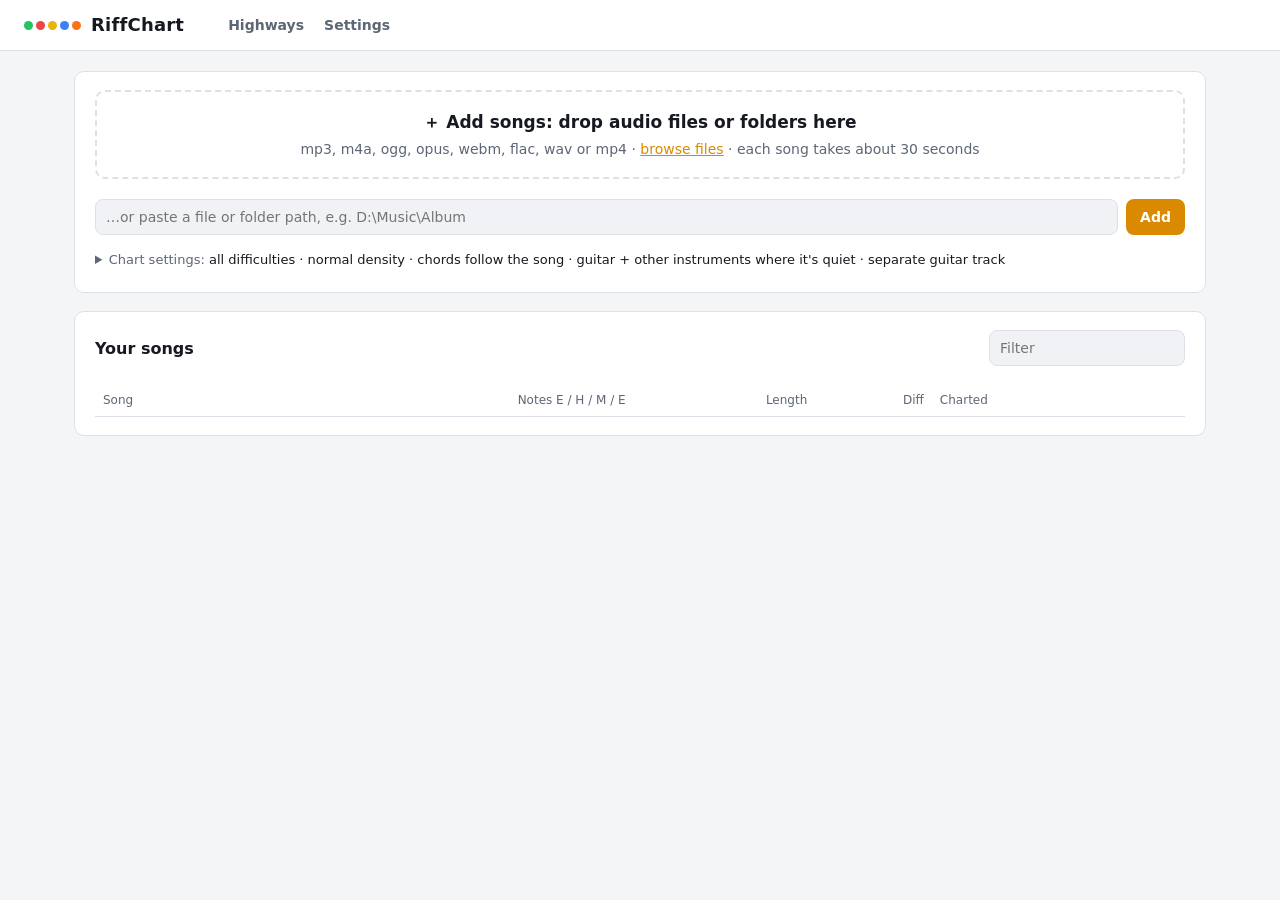
==== src/riffchart/ui/static/index.html @ fa8e3d14 "Launch polish: version in Settings, Report a problem, issue templates, updating notes, tip link in t" ====
<!doctype html>
<html lang="en">
<head>
<meta charset="utf-8">
<meta name="viewport" content="width=device-width, initial-scale=1">
<title>RiffChart</title>
<link rel="icon" href="data:image/svg+xml,<svg xmlns='http://www.w3.org/2000/svg' viewBox='0 0 32 32'><circle cx='6' cy='16' r='4' fill='%2322c55e'/><circle cx='16' cy='16' r='4' fill='%23ef4444'/><circle cx='26' cy='16' r='4' fill='%23eab308'/></svg>">
<link rel="stylesheet" href="style.css">
</head>
<body>
<header class="top">
  <div class="brand"><span class="dots"><i class="g"></i><i class="r"></i><i class="y"></i><i class="b"></i><i class="o"></i></span>RiffChart</div>
  <nav class="topnav"><a href="highways.html" title="Design your own highways and choose the one songs get">Highways</a><a href="setup.html" title="Songs folder, protected folders, Clone Hero options">Settings</a></nav>
  <div class="topright"><div class="status" id="status"></div>
    <a id="tiplink" class="tiplink" hidden target="_blank" rel="noopener" title="RiffChart is free and made by one person: tips keep it going">&#9829; Tip the dev</a></div>
</header>

<main>
  <section class="card add">
    <div class="addrow">
      <div id="drop" class="drop" tabindex="0">
        <div class="drop-big">＋ Add songs: drop audio files or folders here</div>
        <div class="drop-small">mp3, m4a, ogg, opus, webm, flac, wav or mp4 &middot; <label class="link">browse files<input id="pick" type="file" multiple accept=".mp3,.m4a,.aac,.ogg,.opus,.webm,.flac,.wav,.mp4,.mkv,.mka,.wma" hidden></label>
          &middot; each song takes about 30 seconds</div>
      </div>
      <form id="pathform" class="pathrow">
        <input id="pathin" type="text" placeholder="…or paste a file or folder path, e.g. D:\Music\Album" autocomplete="off">
        <button type="submit">Add</button>
      </form>
    </div>
    <details class="settings" id="settings">
      <summary>Chart settings: <span id="setsum"></span></summary>
      <div class="opts">
        <fieldset>
          <legend>Difficulties</legend>
          <label><input type="checkbox" name="diff" value="expert" checked> Expert</label>
          <label><input type="checkbox" name="diff" value="hard" checked> Hard</label>
          <label><input type="checkbox" name="diff" value="medium" checked> Medium</label>
          <label><input type="checkbox" name="diff" value="easy" checked> Easy</label>
        </fieldset>
        <fieldset>
          <legend>Note density <output id="densout">normal</output></legend>
          <div class="slider"><span>sparser</span><input id="density" type="range" min="-1" max="1" step="0.1" value="0"><span>denser</span></div>
        </fieldset>
        <fieldset>
          <legend>Chords</legend>
          <select id="chords">
            <option value="auto" selected>Follow the song</option>
            <option value="low">Fewer chords</option>
            <option value="mid">Some chords</option>
            <option value="high">More chords</option>
          </select>
        </fieldset>
        <fieldset>
          <legend>Play along with</legend>
          <select id="follow" title="What the notes follow. For songs without much guitar, pick the second or third option.">
            <option value="auto" selected>Guitar, and other instruments where it's quiet</option>
            <option value="guitar">Guitar only</option>
            <option value="all">The whole song's melody (little or no guitar)</option>
          </select>
        </fieldset>
        <fieldset>
          <legend>Audio</legend>
          <label title="Write the guitar as its own track so Clone Hero mutes it when you miss"><input id="stems" type="checkbox" checked> Separate guitar track</label>
          <label title="Songs already in your library are skipped unless this is ticked (or use Re-chart in a song's ⋯ menu)"><input id="overwrite" type="checkbox"> Re-chart songs already in the library</label>
        </fieldset>
      </div>
    </details>
  </section>

  <section class="card" id="queuecard" hidden>
    <div class="cardhead">
      <h2>Queue <span class="muted" id="queuesum"></span></h2>
      <button class="ghost" id="clearjobs">Clear finished</button>
    </div>
    <ul id="jobs" class="jobs"></ul>
  </section>

  <section class="card">
    <div class="cardhead">
      <h2>Your songs <span class="muted" id="songcount"></span></h2>
      <div class="headtools">
        <button id="tidy" class="ghost small" hidden title="Fix names left by downloads and converter sites">Tidy names…</button>
        <input id="filter" type="search" placeholder="Filter" autocomplete="off">
      </div>
    </div>
    <div id="exportbar" class="exportbar"></div>
    <div class="tablewrap">
      <table class="songs">
        <thead><tr><th>Song</th><th class="num" title="Notes per difficulty: Expert / Hard / Medium / Easy">Notes E / H / M / E</th><th class="num">Length</th><th class="num" title="Estimated guitar difficulty (0-6)">Diff</th><th>Charted</th><th></th></tr></thead>
        <tbody id="songs"></tbody>
      </table>
      <p class="empty" id="nosongs" hidden>No songs yet. Drop some audio above to get started.</p>
    </div>
  </section>
</main>

<dialog id="tidydlg" class="dialog tidy">
  <h3>Tidy song names</h3>
  <p class="muted">These names look like they came from a download or converter site. Untick anything that was
    right already. You can fix any song by hand later in its Song details.</p>
  <div id="tidylist" class="tidylist"></div>
  <label class="tidyexp"><input type="checkbox" id="tidyexport" checked> Also update the copies in Clone Hero</label>
  <div class="dlgbtns"><button class="ghost" id="tidy-cancel">Cancel</button><button id="tidy-go">Rename</button></div>
</dialog>

<dialog id="rechart" class="dialog">
  <h3 id="rc-title">Re-chart</h3>
  <p class="muted">Charts the song again from its audio with these settings. Your current chart, including any edits,
    is kept in the song's history first.</p>
  <div class="opts">
    <fieldset>
      <legend>Difficulties</legend>
      <label><input type="checkbox" name="rcdiff" value="expert" checked> Expert</label>
      <label><input type="checkbox" name="rcdiff" value="hard" checked> Hard</label>
      <label><input type="checkbox" name="rcdiff" value="medium" checked> Medium</label>
      <label><input type="checkbox" name="rcdiff" value="easy" checked> Easy</label>
    </fieldset>
    <fieldset>
      <legend>Note density <output id="rc-densout">normal</output></legend>
      <div class="slider"><span>sparser</span><input id="rc-density" type="range" min="-1" max="1" step="0.1" value="0"><span>denser</span></div>
    </fieldset>
    <fieldset>
      <legend>Play along with</legend>
      <select id="rc-follow">
        <option value="auto">Guitar, and other instruments where it's quiet</option>
        <option value="guitar">Guitar only</option>
        <option value="all">The whole song's melody (little or no guitar)</option>
      </select>
    </fieldset>
    <fieldset>
      <legend>Chords</legend>
      <select id="rc-chords">
        <option value="auto">Follow the song</option><option value="low">Fewer chords</option>
        <option value="mid">Some chords</option><option value="high">More chords</option>
      </select>
    </fieldset>
  </div>
  <div class="dlgbtns"><button class="ghost" id="rc-cancel">Cancel</button><button id="rc-go">Re-chart</button></div>
</dialog>
<div id="toast" class="toast" role="status" aria-live="polite"></div>
<script src="details.js"></script>
<script src="app.js"></script>
</body>
</html>
---- src/riffchart/ui/static/style.css ----
:root {
  --bg: #0f1115; --panel: #171a21; --panel2: #1e222b; --line: #2a2f3a; --text: #e7e9ee; --muted: #8b93a3;
  --accent: #f5a524; --accent-ink: #1a1203; --ok: #22c55e; --bad: #ef4444; --warn: #eab308; --info: #3b82f6;
  --g: #22c55e; --r: #ef4444; --y: #eab308; --b: #3b82f6; --o: #f97316;
  --radius: 10px; color-scheme: dark;
}
@media (prefers-color-scheme: light) {
  :root:not([data-theme="dark"]) {
    --bg: #f4f5f7; --panel: #ffffff; --panel2: #f0f2f5; --line: #dde1e7; --text: #161a20; --muted: #5d6676;
    --accent: #d98a00; --accent-ink: #fff; color-scheme: light;
  }
}
* { box-sizing: border-box; }
html, body { margin: 0; background: var(--bg); color: var(--text);
  font: 14px/1.45 system-ui, -apple-system, "Segoe UI", Roboto, sans-serif; }
button, input, select { font: inherit; color: inherit; }
button { background: var(--accent); color: var(--accent-ink); border: 0; border-radius: 8px; padding: 7px 14px;
  font-weight: 600; cursor: pointer; }
button:hover { filter: brightness(1.08); }
button:disabled { opacity: .45; cursor: default; filter: none; }
a.btn { background: var(--accent); color: var(--accent-ink); border-radius: 8px; padding: 7px 14px; font-weight: 600; text-decoration: none; display: inline-block; }
a.btn.small { padding: 4px 10px; font-size: 13px; }
a.btn:hover { filter: brightness(1.08); }
button.ghost { background: transparent; color: var(--text); border: 1px solid var(--line); font-weight: 500; }
button.ghost:hover { background: var(--panel2); }
button.small { padding: 4px 10px; font-size: 13px; }
input[type=text], input[type=search], select { background: var(--panel2); border: 1px solid var(--line);
  border-radius: 8px; padding: 7px 10px; }
input:focus-visible, select:focus-visible, button:focus-visible, .drop:focus-visible { outline: 2px solid var(--accent); outline-offset: 1px; }

.top { display: flex; align-items: center; justify-content: space-between; gap: 16px; padding: 12px 24px;
  border-bottom: 1px solid var(--line); background: var(--panel); position: sticky; top: 0; z-index: 5; }
.brand { font-weight: 700; font-size: 18px; display: flex; align-items: center; gap: 10px; letter-spacing: .2px; }
.dots { display: inline-flex; gap: 3px; }
.dots i { width: 9px; height: 9px; border-radius: 50%; display: block; }
.dots .g { background: var(--g); } .dots .r { background: var(--r); } .dots .y { background: var(--y); }
.dots .b { background: var(--b); } .dots .o { background: var(--o); }
.status { color: var(--muted); font-size: 13px; display: flex; gap: 14px; flex-wrap: wrap; justify-content: flex-end; }
.pill { display: inline-flex; align-items: center; gap: 6px; }
.pill::before { content: ""; width: 7px; height: 7px; border-radius: 50%; background: var(--muted); }
.pill.ok::before { background: var(--ok); } .pill.busy::before { background: var(--warn); } .pill.bad::before { background: var(--bad); }

main { max-width: 1180px; margin: 0 auto; padding: 20px 24px 60px; display: grid; gap: 18px; }
.card { background: var(--panel); border: 1px solid var(--line); border-radius: var(--radius); padding: 18px 20px; }
.card h2 { margin: 0 0 12px; font-size: 16px; }
.cardhead { display: flex; align-items: center; justify-content: space-between; gap: 12px; margin-bottom: 10px; }
.cardhead h2 { margin: 0; }
.muted { color: var(--muted); font-weight: 400; }

.drop { border: 2px dashed var(--line); border-radius: var(--radius); padding: 28px 16px; text-align: center;
  transition: border-color .15s, background .15s; cursor: pointer; }
.drop.over { border-color: var(--accent); background: color-mix(in srgb, var(--accent) 8%, transparent); }
.drop-big { font-size: 17px; font-weight: 600; }
.drop-small { color: var(--muted); margin-top: 4px; }
.link { color: var(--accent); cursor: pointer; text-decoration: underline; }
.pathrow { display: flex; gap: 8px; margin-top: 10px; }
.pathrow input { flex: 1; min-width: 0; }

.opts { display: grid; grid-template-columns: repeat(auto-fit, minmax(210px, 1fr)); gap: 12px; margin-top: 14px; }
fieldset { border: 1px solid var(--line); border-radius: 8px; margin: 0; padding: 8px 12px 10px; display: flex;
  flex-wrap: wrap; gap: 6px 14px; align-items: center; }
legend { color: var(--muted); font-size: 12px; padding: 0 4px; text-transform: uppercase; letter-spacing: .5px; }
legend output { text-transform: none; letter-spacing: 0; color: var(--text); margin-left: 4px; }
fieldset label { display: inline-flex; align-items: center; gap: 6px; cursor: pointer; }
.slider { display: flex; align-items: center; gap: 8px; width: 100%; color: var(--muted); font-size: 12px; }
.slider input { flex: 1; accent-color: var(--accent); }
input[type=checkbox] { accent-color: var(--accent); width: 15px; height: 15px; }

.jobs { list-style: none; margin: 0; padding: 0; display: grid; gap: 8px; }
.job { display: grid; grid-template-columns: 1fr auto; gap: 4px 12px; align-items: center; padding: 10px 12px;
  background: var(--panel2); border-radius: 8px; }
.job .name { font-weight: 600; overflow: hidden; text-overflow: ellipsis; white-space: nowrap; }
.job .msg { color: var(--muted); font-size: 13px; grid-column: 1; }
.job .acts { grid-row: 1 / span 3; grid-column: 2; display: flex; gap: 6px; }
.bar { height: 6px; background: var(--line); border-radius: 3px; overflow: hidden; grid-column: 1; }
.bar > i { display: block; height: 100%; width: 0; background: var(--accent); transition: width .4s; }
.job.done .bar > i { background: var(--ok); } .job.failed .bar > i { background: var(--bad); }
.job.failed .msg { color: var(--bad); }
.tag { font-size: 11px; font-weight: 600; padding: 1px 7px; border-radius: 99px; background: var(--line); color: var(--muted);
  margin-left: 8px; text-transform: uppercase; letter-spacing: .4px; vertical-align: 1px; }
.tag.running { background: color-mix(in srgb, var(--accent) 22%, transparent); color: var(--accent); }
.tag.done { background: color-mix(in srgb, var(--ok) 20%, transparent); color: var(--ok); }
.tag.failed { background: color-mix(in srgb, var(--bad) 20%, transparent); color: var(--bad); }

.exportbar { color: var(--muted); font-size: 13px; margin-bottom: 10px; display: flex; gap: 10px; align-items: center; flex-wrap: wrap; }
.exportbar code { color: var(--text); background: var(--panel2); padding: 2px 6px; border-radius: 5px; }
.tablewrap { overflow-x: auto; }
table.songs { width: 100%; border-collapse: collapse; }
.songs th { text-align: left; color: var(--muted); font-weight: 500; font-size: 12px; padding: 6px 8px; border-bottom: 1px solid var(--line); white-space: nowrap; }
.songs td { padding: 9px 8px; border-bottom: 1px solid var(--line); vertical-align: middle; }
.songs tr:last-child td { border-bottom: 0; }
.songs .num { text-align: right; font-variant-numeric: tabular-nums; white-space: nowrap; }
.songs .t { font-weight: 600; } .songs .a { color: var(--muted); font-size: 13px; }
.songs .acts { display: flex; gap: 6px; justify-content: flex-end; flex-wrap: wrap; }
.songs .acts select { padding: 4px 6px; font-size: 13px; }
.songs .when { color: var(--muted); white-space: nowrap; font-size: 13px; }
.badge { font-size: 11px; color: var(--ok); margin-left: 6px; }
.badge.stale { color: var(--warn); }
.split { display: inline-flex; }
.split select { border-top-right-radius: 0; border-bottom-right-radius: 0; border-right: 0; }
.split button { border-top-left-radius: 0; border-bottom-left-radius: 0; }
.empty { color: var(--muted); text-align: center; padding: 20px; margin: 0; }
.err { color: var(--bad); font-size: 12px; }

.toast { position: fixed; left: 50%; bottom: 22px; transform: translateX(-50%) translateY(20px); opacity: 0;
  background: var(--panel2); border: 1px solid var(--line); padding: 10px 16px; border-radius: 8px;
  transition: all .2s; pointer-events: none; max-width: min(640px, calc(100vw - 32px)); z-index: 20; }
.toast.show { opacity: 1; transform: translateX(-50%); }
.toast.bad { border-color: var(--bad); }

@media (max-width: 640px) {
  .top { padding: 10px 16px; } main { padding: 14px 16px 40px; }
  .songs th:nth-child(3), .songs td:nth-child(3), .songs th:nth-child(5), .songs td:nth-child(5) { display: none; }
}

/* library rework */
.addrow { display: grid; gap: 10px; }
.drop { padding: 18px 16px; }
.settings { margin-top: 12px; }
.settings summary { cursor: pointer; color: var(--muted); font-size: 13px; padding: 4px 0; }
.settings summary span { color: var(--text); }
.settings[open] summary { margin-bottom: 4px; }
.songlink { color: inherit; text-decoration: none; display: inline-grid; grid-template-columns: 36px auto;
  column-gap: 10px; align-items: center; }
.songlink .thumb { grid-row: span 2; width: 36px; height: 36px; border-radius: 4px; object-fit: cover; }
.songlink .thumb.none { background: var(--panel2); border: 1px solid var(--line); box-sizing: border-box; }
.songlink:hover .t { color: var(--accent); text-decoration: underline; }
.songlink .t { font-weight: 600; } .songlink .a { color: var(--muted); font-size: 13px; }
.songs td:first-child { min-width: 220px; }
.songs td:first-child .badge, .songs td:first-child .tag { margin-left: 0; margin-top: 3px; display: inline-block; }
button.icon { padding: 4px 9px; }
.menu { position: relative; display: inline-block; }
.menulist { position: fixed; z-index: 30; min-width: 240px; background: var(--panel);
  border: 1px solid var(--line); border-radius: 9px; padding: 4px; box-shadow: 0 10px 30px rgba(0,0,0,.35); }
.menulist[hidden] { display: none; }
.menulist button { display: block; width: 100%; text-align: left; background: transparent; color: var(--text);
  font-weight: 500; padding: 7px 10px; border-radius: 6px; font-size: 13px; }
.menulist button:hover:not(:disabled) { background: var(--panel2); filter: none; }
.menulist button.danger { color: var(--bad); }
.toast.interactive { pointer-events: auto; }
.toast a { color: var(--accent); font-weight: 600; }
.dialog { background: var(--panel); color: var(--text); border: 1px solid var(--line); border-radius: 12px;
  padding: 18px 20px; width: min(620px, calc(100vw - 32px)); }
.dialog::backdrop { background: rgba(0,0,0,.55); }
.dialog h3 { margin: 0 0 6px; }
.dialog p { margin: 0 0 6px; font-size: 13px; }
.dlgbtns { display: flex; justify-content: flex-end; gap: 8px; margin-top: 16px; }
.job .acts { align-items: center; }
/* song details panel (details.js) */
.details .dt-body { display: grid; grid-template-columns: 168px 1fr; gap: 18px; margin-top: 12px; }
.details .dt-cover { width: 168px; height: 168px; border: 1px dashed var(--line); border-radius: 8px; background: var(--panel2);
  display: grid; place-items: center; overflow: hidden; cursor: pointer; color: var(--muted); font-size: 13px; }
.details .dt-cover.over, .details .dt-cover:focus-visible { border-color: var(--accent); outline: none; }
.details .dt-cover img { width: 100%; height: 100%; object-fit: cover; }
.details .dt-artbtns { display: flex; justify-content: space-between; margin-top: 6px; font-size: 13px; }
.linkbtn { background: none; border: 0; padding: 0; color: var(--muted); cursor: pointer; font: inherit; text-decoration: underline; }
.linkbtn:hover { color: var(--text); }
.details .dt-fields { display: grid; grid-template-columns: 1fr 1fr; gap: 10px 12px; align-content: start; }
.details .dt-fields label { display: flex; flex-direction: column; gap: 4px; font-size: 12px; color: var(--muted); }
.details .dt-fields label.wide { grid-column: 1 / -1; }
.details .dt-fields input, .details .dt-fields select { width: 100%; box-sizing: border-box; font-size: 14px; color: var(--text); }
.details .dt-state { margin-top: 12px; }
@media (max-width: 560px) { .details .dt-body { grid-template-columns: 1fr; } }
/* tidy names dialog */
.headtools { display: flex; align-items: center; gap: 8px; }
.tidy { width: min(760px, calc(100vw - 32px)); }
.tidylist { max-height: 55vh; overflow: auto; border: 1px solid var(--line); border-radius: 8px; margin-top: 10px; }
.tidylist label { display: grid; grid-template-columns: 20px 1fr; gap: 10px; padding: 8px 12px; border-bottom: 1px solid var(--line); cursor: pointer; font-size: 13px; }
.tidylist label:last-child { border-bottom: 0; }
.tidylist .old { color: var(--muted); text-decoration: line-through; }
.tidylist .new { color: var(--text); font-weight: 600; }
.tidylist .new .art { color: var(--muted); font-weight: 400; }
.tidyexp { display: flex; align-items: center; gap: 8px; margin-top: 12px; font-size: 13px; }
.details { width: min(720px, calc(100vw - 32px)); }
.details .dt-find { margin-top: 8px; width: 100%; }
.details .dt-online { margin-top: 14px; border: 1px solid var(--line); border-radius: 8px; padding: 10px; }
.details .dt-onhead { display: flex; gap: 8px; align-items: baseline; font-size: 13px; margin-bottom: 8px; }
.details .dt-onhead .linkbtn { margin-left: auto; }
.details .dt-grid { display: grid; grid-template-columns: repeat(auto-fill, minmax(92px, 1fr)); gap: 8px; max-height: 230px; overflow: auto; }
.details .dt-cand { position: relative; padding: 0; border: 2px solid transparent; border-radius: 6px; background: var(--panel2); aspect-ratio: 1; overflow: hidden; cursor: pointer; }
.details .dt-cand img { width: 100%; height: 100%; object-fit: cover; display: block; }
.details .dt-cand span { position: absolute; right: 3px; bottom: 3px; font-size: 10px; background: rgba(0,0,0,.65); color: #fff; padding: 1px 4px; border-radius: 3px; }
.details .dt-cand.on, .details .dt-cand:hover { border-color: var(--accent); }
.details .dt-visual { display: grid; grid-template-columns: 168px 1fr; gap: 18px; margin-top: 14px; align-items: start; }
.details .dt-bgprev { width: 168px; aspect-ratio: 16 / 9; border: 1px solid var(--line); border-radius: 6px; background: var(--panel2);
  display: grid; place-items: center; overflow: hidden; color: var(--muted); font-size: 11px; text-align: center; }
.details .dt-bgprev img { width: 100%; height: 100%; object-fit: cover; }
.details .dt-bgprev.blur img { filter: blur(6px) brightness(.5) saturate(1.15); transform: scale(1.1); }
.details .dt-bgopts { display: flex; flex-direction: column; gap: 8px; font-size: 13px; }
.details .dt-bgopts label { display: flex; align-items: center; gap: 8px; color: var(--muted); }
.details .dt-video { font-size: 12px; }
@media (max-width: 560px) { .details .dt-visual { grid-template-columns: 1fr; } }
.details .dt-visual { grid-template-columns: 168px 1fr 52px; }
.details .dt-hwprev { width: 52px; aspect-ratio: 1 / 2; border: 1px solid var(--line); border-radius: 4px; background: var(--panel2);
  display: grid; place-items: center; overflow: hidden; color: var(--muted); font-size: 9px; text-align: center; line-height: 1.2; }
.details .dt-hwprev img { width: 100%; height: 100%; object-fit: cover; }
@media (max-width: 560px) { .details .dt-visual { grid-template-columns: 1fr; } }
.topnav { margin-right: auto; margin-left: 18px; }
.topnav a { color: var(--muted); text-decoration: none; font-weight: 600; padding: 4px 10px; border-radius: 6px; }
.topnav a:hover { color: var(--text); background: var(--panel2); }
.details .dt-hwdesign { font-size: 12px; }
.details .dt-video.warn { color: var(--warn); }
.tiplink { color: var(--accent); text-decoration: none; font-weight: 600; font-size: 13px; padding: 4px 10px;
  border: 1px solid color-mix(in srgb, var(--accent) 45%, transparent); border-radius: 999px; white-space: nowrap; }
.tiplink:hover { background: color-mix(in srgb, var(--accent) 12%, transparent); }
.topright { display: flex; align-items: center; gap: 14px; }
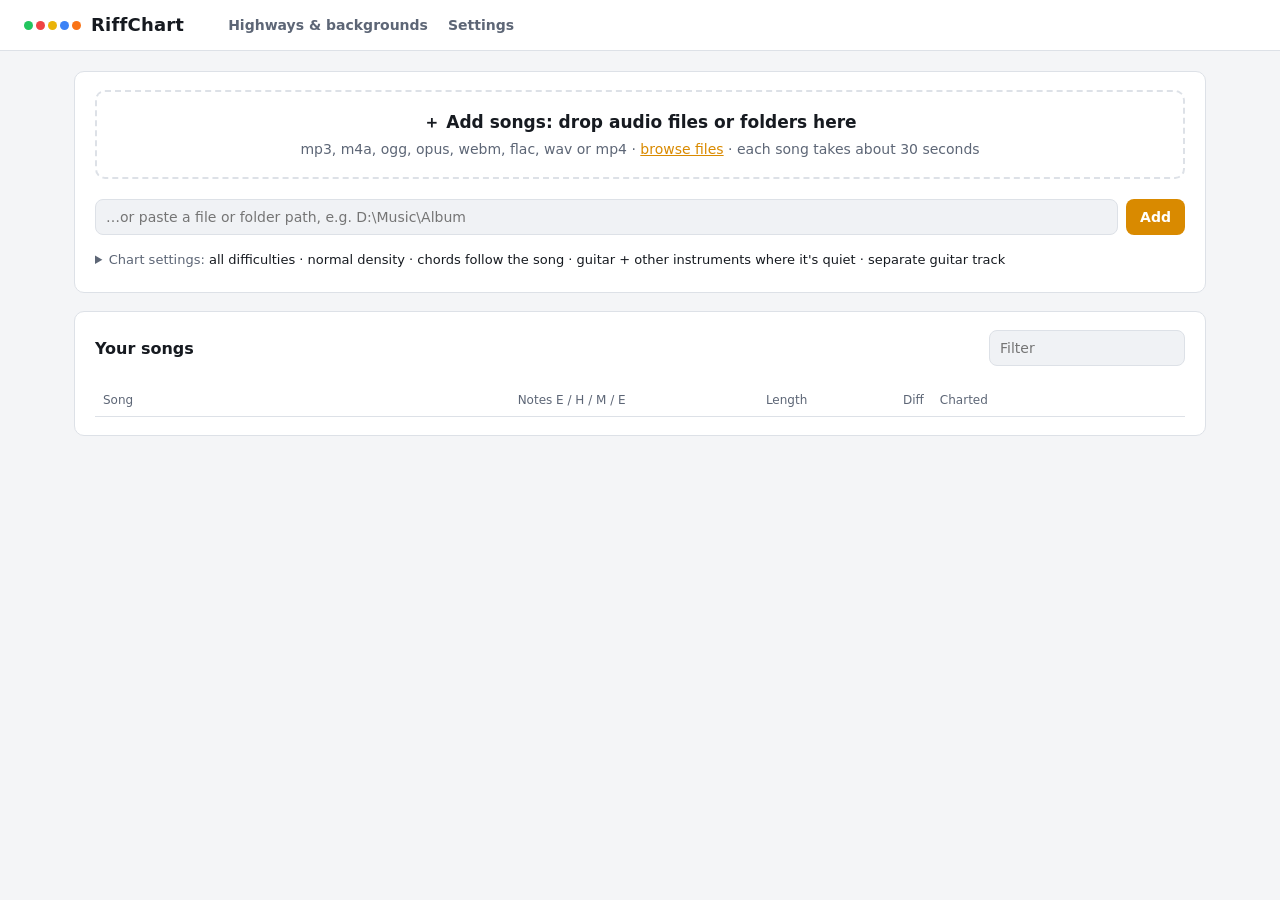
==== commit 33cfba38: "Lyrics timed to the singing, separate audio per instrument, animated highways and backgrounds, more " ====
--- a/src/riffchart/ui/static/index.html
+++ b/src/riffchart/ui/static/index.html
@@ -10,7 +10,7 @@
 <body>
 <header class="top">
   <div class="brand"><span class="dots"><i class="g"></i><i class="r"></i><i class="y"></i><i class="b"></i><i class="o"></i></span>RiffChart</div>
-  <nav class="topnav"><a href="highways.html" title="Design your own highways and choose the one songs get">Highways</a><a href="setup.html" title="Songs folder, protected folders, Clone Hero options">Settings</a></nav>
+  <nav class="topnav"><a href="highways.html" title="Design your own highways (still or animated) and animated backgrounds">Highways &amp; backgrounds</a><a href="setup.html" title="Songs folder, protected folders, Clone Hero options">Settings</a></nav>
   <div class="topright"><div class="status" id="status"></div>
     <a id="tiplink" class="tiplink" hidden target="_blank" rel="noopener" title="RiffChart is free and made by one person: tips keep it going">&#9829; Tip the dev</a></div>
 </header>
--- a/src/riffchart/ui/static/style.css
+++ b/src/riffchart/ui/static/style.css
@@ -185,6 +185,9 @@
 .details .dt-bgprev { width: 168px; aspect-ratio: 16 / 9; border: 1px solid var(--line); border-radius: 6px; background: var(--panel2);
   display: grid; place-items: center; overflow: hidden; color: var(--muted); font-size: 11px; text-align: center; }
 .details .dt-bgprev img { width: 100%; height: 100%; object-fit: cover; }
+.details .dt-bgprev video { width: 100%; height: 100%; object-fit: cover; display: block; }
+.details .dt-anim { display: flex; flex-wrap: wrap; align-items: center; gap: 6px; }
+.details .dt-anim select { max-width: 170px; }
 .details .dt-bgprev.blur img { filter: blur(6px) brightness(.5) saturate(1.15); transform: scale(1.1); }
 .details .dt-bgopts { display: flex; flex-direction: column; gap: 8px; font-size: 13px; }
 .details .dt-bgopts label { display: flex; align-items: center; gap: 8px; color: var(--muted); }
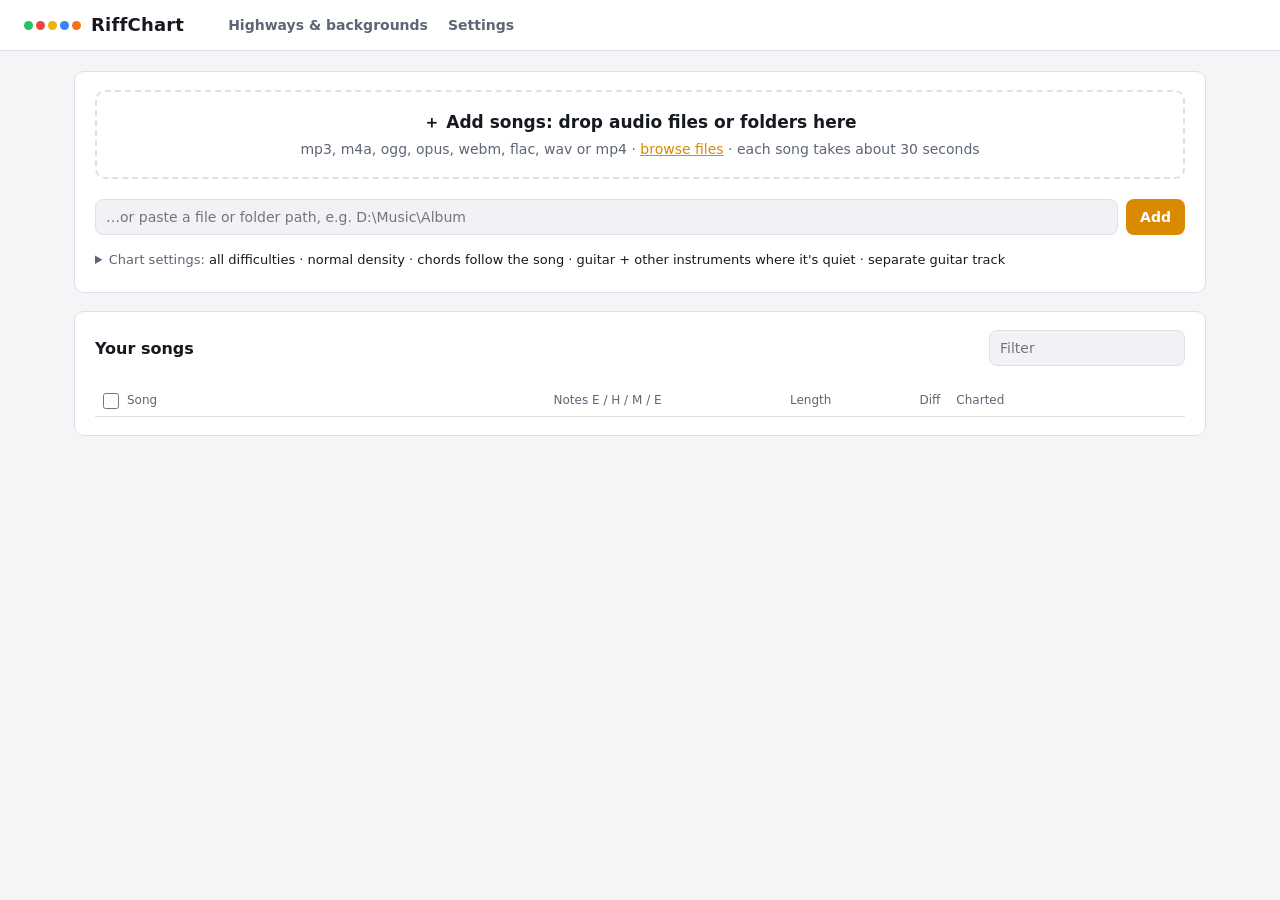
==== commit f9c43caa: "Library batch actions" ====
--- a/src/riffchart/ui/static/index.html
+++ b/src/riffchart/ui/static/index.html
@@ -80,14 +80,16 @@
     <div class="cardhead">
       <h2>Your songs <span class="muted" id="songcount"></span></h2>
       <div class="headtools">
+        <button id="upall" class="ghost small" hidden title="Without re-charting: own tracks for bass, drums, vocals and keys (Clone Hero and YARG fade the parts you miss), lyrics, and backgrounds at your sharpness setting. Notes and edits stay as they are.">Bring up to date</button>
         <button id="tidy" class="ghost small" hidden title="Fix names left by downloads and converter sites">Tidy names…</button>
         <input id="filter" type="search" placeholder="Filter" autocomplete="off">
       </div>
     </div>
     <div id="exportbar" class="exportbar"></div>
+    <div id="batchbar" class="batchbar" hidden></div>
     <div class="tablewrap">
       <table class="songs">
-        <thead><tr><th>Song</th><th class="num" title="Notes per difficulty: Expert / Hard / Medium / Easy">Notes E / H / M / E</th><th class="num">Length</th><th class="num" title="Estimated guitar difficulty (0-6)">Diff</th><th>Charted</th><th></th></tr></thead>
+        <thead><tr><th><label class="pick" title="Select all the songs shown"><input type="checkbox" id="pickall"></label>Song</th><th class="num" title="Notes per difficulty: Expert / Hard / Medium / Easy">Notes E / H / M / E</th><th class="num">Length</th><th class="num" title="Estimated guitar difficulty (0-6)">Diff</th><th>Charted</th><th></th></tr></thead>
         <tbody id="songs"></tbody>
       </table>
       <p class="empty" id="nosongs" hidden>No songs yet. Drop some audio above to get started.</p>
--- a/src/riffchart/ui/static/style.css
+++ b/src/riffchart/ui/static/style.css
@@ -207,3 +207,15 @@
   border: 1px solid color-mix(in srgb, var(--accent) 45%, transparent); border-radius: 999px; white-space: nowrap; }
 .tiplink:hover { background: color-mix(in srgb, var(--accent) 12%, transparent); }
 .topright { display: flex; align-items: center; gap: 14px; }
+
+/* library batch actions */
+.pick { display: inline-flex; align-items: center; margin-right: 8px; vertical-align: middle; cursor: pointer; }
+.pick input { width: 16px; height: 16px; margin: 0; cursor: pointer; }
+.songcell { display: flex; align-items: flex-start; }
+.songcell .pick { margin-top: 10px; }
+.songs tr.picked td { background: color-mix(in srgb, var(--accent) 8%, transparent); }
+.batchbar { position: sticky; top: 0; z-index: 3; display: flex; flex-wrap: wrap; gap: 8px; align-items: center;
+  padding: 8px 10px; margin-bottom: 10px; background: var(--panel2); border: 1px solid var(--line); border-radius: 10px; font-size: 13px; }
+.batchbar[hidden] { display: none; }
+.batchbar b { margin-right: 4px; }
+.batchbar select { max-width: 210px; }
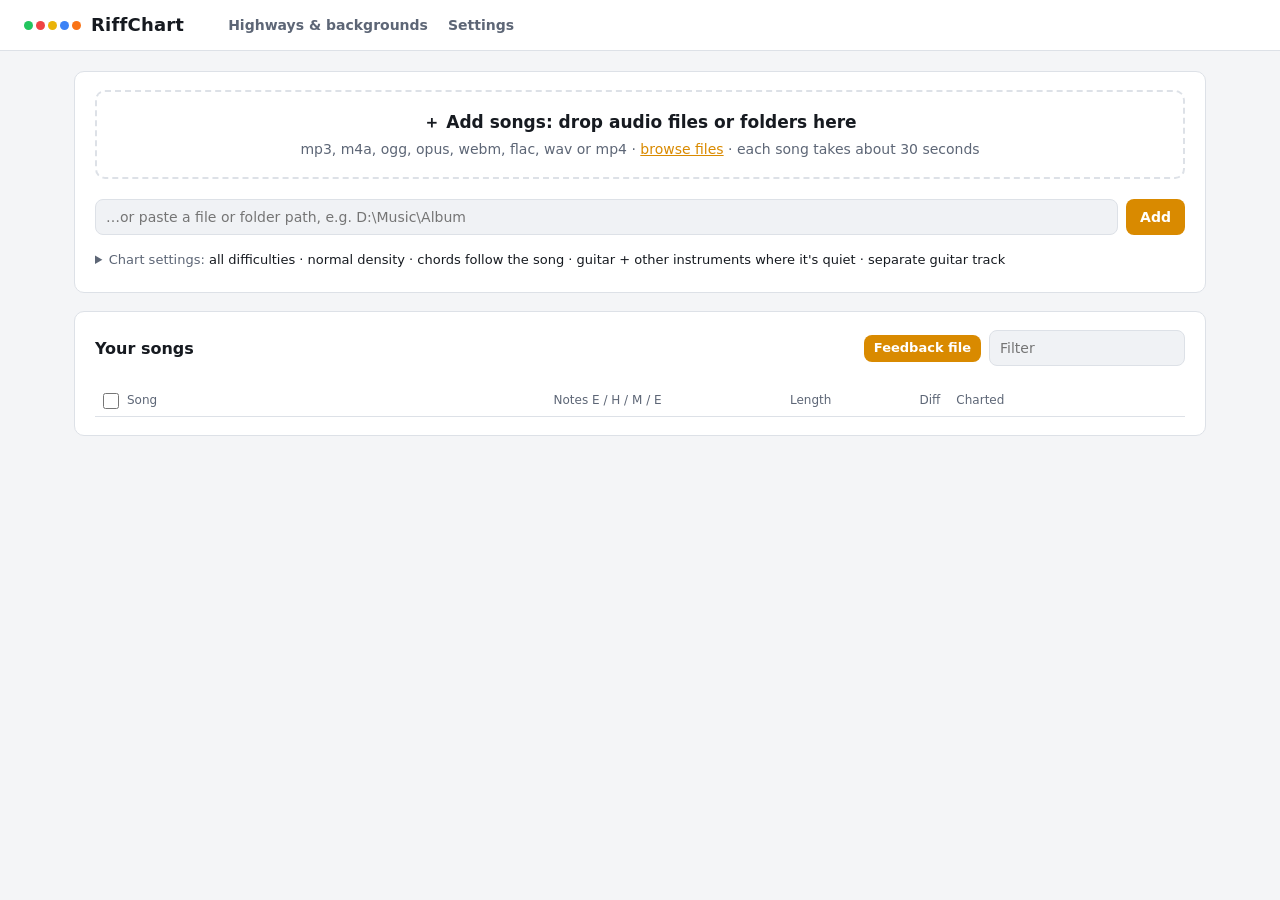
==== commit 0f25eb1b: "Report a spot (F) and a feedback file" ====
--- a/src/riffchart/ui/static/index.html
+++ b/src/riffchart/ui/static/index.html
@@ -80,6 +80,7 @@
     <div class="cardhead">
       <h2>Your songs <span class="muted" id="songcount"></span></h2>
       <div class="headtools">
+        <a id="feedback" class="btn ghost small" href="/api/reports/export" hidden title="Every spot you reported in the editor (F), in one small file to send to the developer: song names, times, your notes and the notes around each spot. No audio.">Feedback file</a>
         <button id="upall" class="ghost small" hidden title="Without re-charting: own tracks for bass, drums, vocals and keys (Clone Hero and YARG fade the parts you miss), lyrics, and backgrounds at your sharpness setting. Notes and edits stay as they are.">Bring up to date</button>
         <button id="tidy" class="ghost small" hidden title="Fix names left by downloads and converter sites">Tidy names…</button>
         <input id="filter" type="search" placeholder="Filter" autocomplete="off">
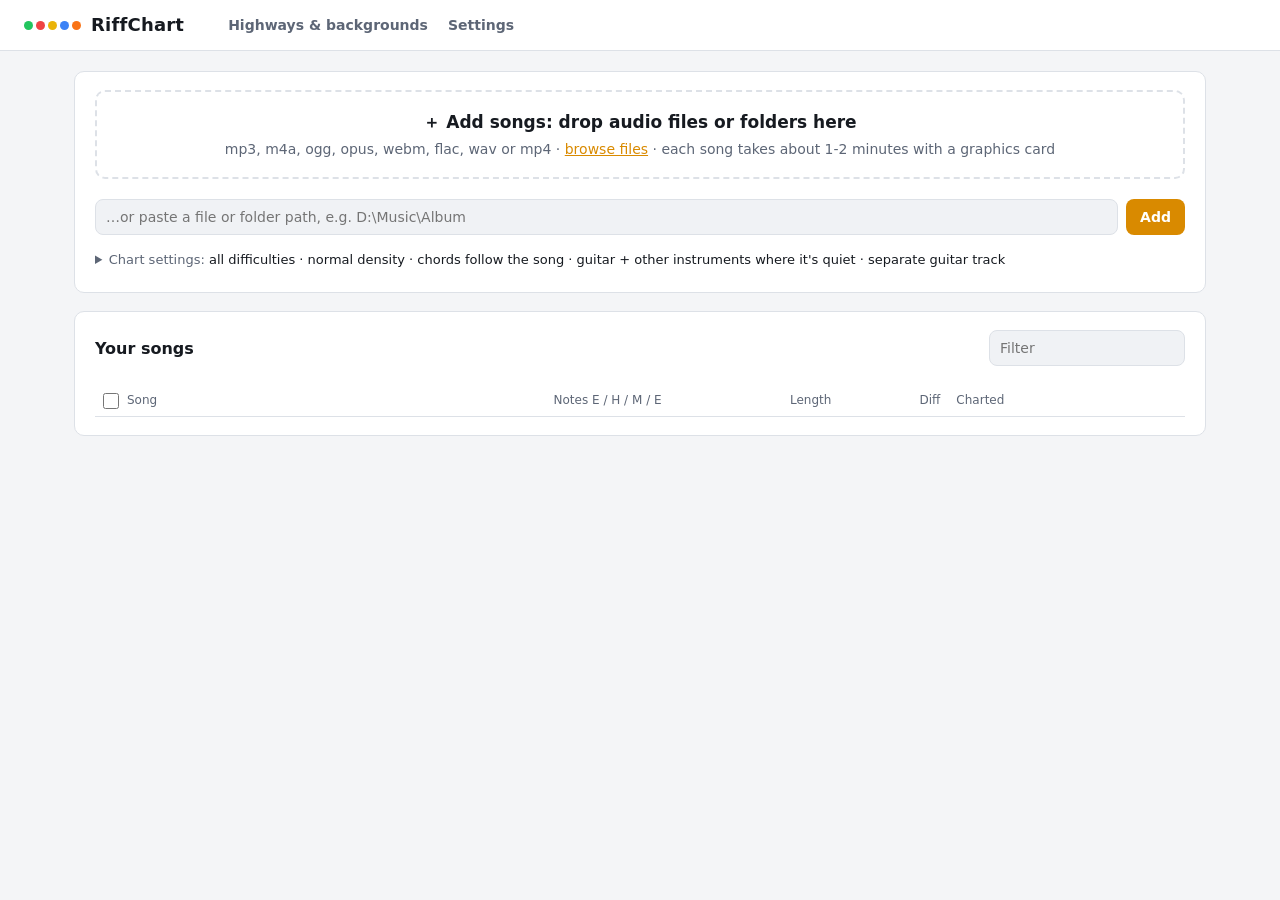
==== commit aee73b77: "RiffChart 1.1: bass charts, keys (experimental), lyrics editing, Setup.exe installer, update notice," ====
--- a/src/riffchart/ui/static/index.html
+++ b/src/riffchart/ui/static/index.html
@@ -16,12 +16,13 @@
 </header>
 
 <main>
+  <div class="newver" id="newver" hidden></div>
   <section class="card add">
     <div class="addrow">
       <div id="drop" class="drop" tabindex="0">
         <div class="drop-big">＋ Add songs: drop audio files or folders here</div>
         <div class="drop-small">mp3, m4a, ogg, opus, webm, flac, wav or mp4 &middot; <label class="link">browse files<input id="pick" type="file" multiple accept=".mp3,.m4a,.aac,.ogg,.opus,.webm,.flac,.wav,.mp4,.mkv,.mka,.wma" hidden></label>
-          &middot; each song takes about 30 seconds</div>
+          &middot; each song takes about 1-2 minutes with a graphics card</div>
       </div>
       <form id="pathform" class="pathrow">
         <input id="pathin" type="text" placeholder="…or paste a file or folder path, e.g. D:\Music\Album" autocomplete="off">
@@ -93,7 +94,19 @@
         <thead><tr><th><label class="pick" title="Select all the songs shown"><input type="checkbox" id="pickall"></label>Song</th><th class="num" title="Notes per difficulty: Expert / Hard / Medium / Easy">Notes E / H / M / E</th><th class="num">Length</th><th class="num" title="Estimated guitar difficulty (0-6)">Diff</th><th>Charted</th><th></th></tr></thead>
         <tbody id="songs"></tbody>
       </table>
-      <p class="empty" id="nosongs" hidden>No songs yet. Drop some audio above to get started.</p>
+      <div class="empty welcome" id="nosongs" hidden>
+        <h3>Welcome to RiffChart: three steps to your first chart</h3>
+        <ol>
+          <li><b>Add a song.</b> Drop an audio or music-video file in the box above (or paste a folder path). A minute
+            or two later it's charted: guitar on all four difficulties, plus bass and keys when the song has them.</li>
+          <li><b>Look it over.</b> Press <b>Edit</b> next to the song and play it. Click to add a note, drag to move one,
+            right-click to delete; anything unplayable is marked for you. Nothing changes until you Save.</li>
+          <li><b>Play it.</b> <b>▶ Clone Hero</b> opens it in the game right away; <b>Export</b> copies it to your
+            Clone Hero songs folder (then Scan Songs in Clone Hero).</li>
+        </ol>
+        <p class="muted">The charts are made by AI: handy for songs nobody has charted, or as a first draft to fix up.
+          Found a spot it got wrong? Press <b>F</b> there in the editor; the <b>Feedback file</b> collects them for the developer.</p>
+      </div>
     </div>
   </section>
 </main>
--- a/src/riffchart/ui/static/style.css
+++ b/src/riffchart/ui/static/style.css
@@ -219,3 +219,13 @@
 .batchbar[hidden] { display: none; }
 .batchbar b { margin-right: 4px; }
 .batchbar select { max-width: 210px; }
+.newver { display: flex; align-items: center; gap: 10px; padding: 10px 14px; margin-bottom: 14px; border-radius: 10px;
+  background: color-mix(in srgb, var(--accent) 14%, var(--panel)); border: 1px solid var(--accent); font-size: 14px; }
+.newver a { font-weight: 600; }
+.newver button { margin-left: auto; }
+.welcome { text-align: left; max-width: 760px; margin: 8px auto; color: var(--text); }
+.welcome h3 { margin: 0 0 10px; font-size: 17px; }
+.welcome ol { margin: 0 0 12px; padding-left: 22px; line-height: 1.55; }
+.welcome li { margin-bottom: 8px; }
+/* the hidden attribute always wins over a display set above (buttons, banners, flex rows) */
+[hidden] { display: none !important; }
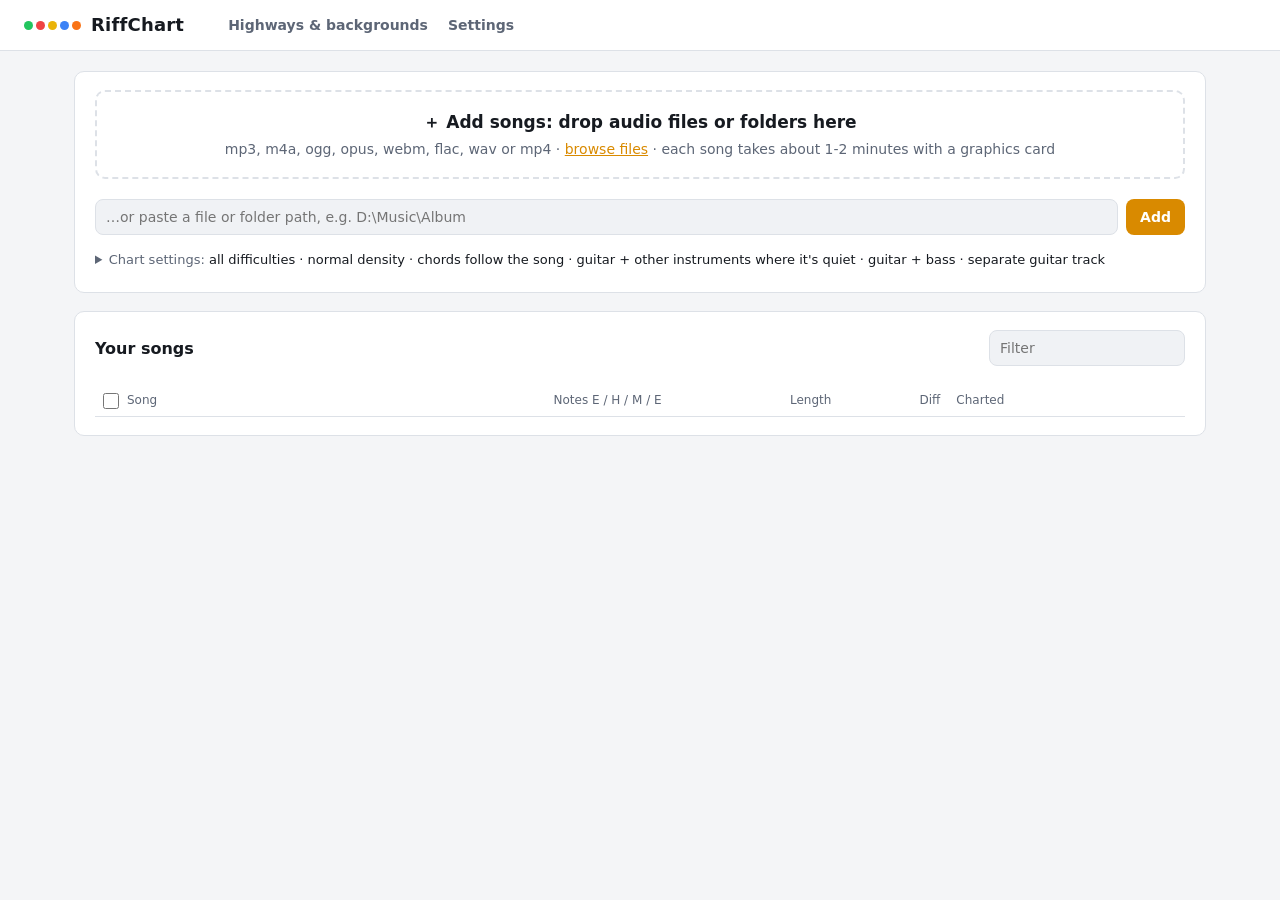
==== commit 719ebd7a: "Editor: zoom is Clone Hero's Note Speed (default 7, what the game shows), game-default mark and butt" ====
--- a/src/riffchart/ui/static/index.html
+++ b/src/riffchart/ui/static/index.html
@@ -62,6 +62,7 @@
         </fieldset>
         <fieldset>
           <legend>Audio</legend>
+          <label title="Also chart a bass part (all four difficulties) from the song's bass. About doubles the charting time. The default is in Settings"><input id="bass" type="checkbox" checked> Chart the bass too</label>
           <label title="Write the guitar as its own track so Clone Hero mutes it when you miss"><input id="stems" type="checkbox" checked> Separate guitar track</label>
           <label title="Songs already in your library are skipped unless this is ticked (or use Re-chart in a song's ⋯ menu)"><input id="overwrite" type="checkbox"> Re-chart songs already in the library</label>
         </fieldset>
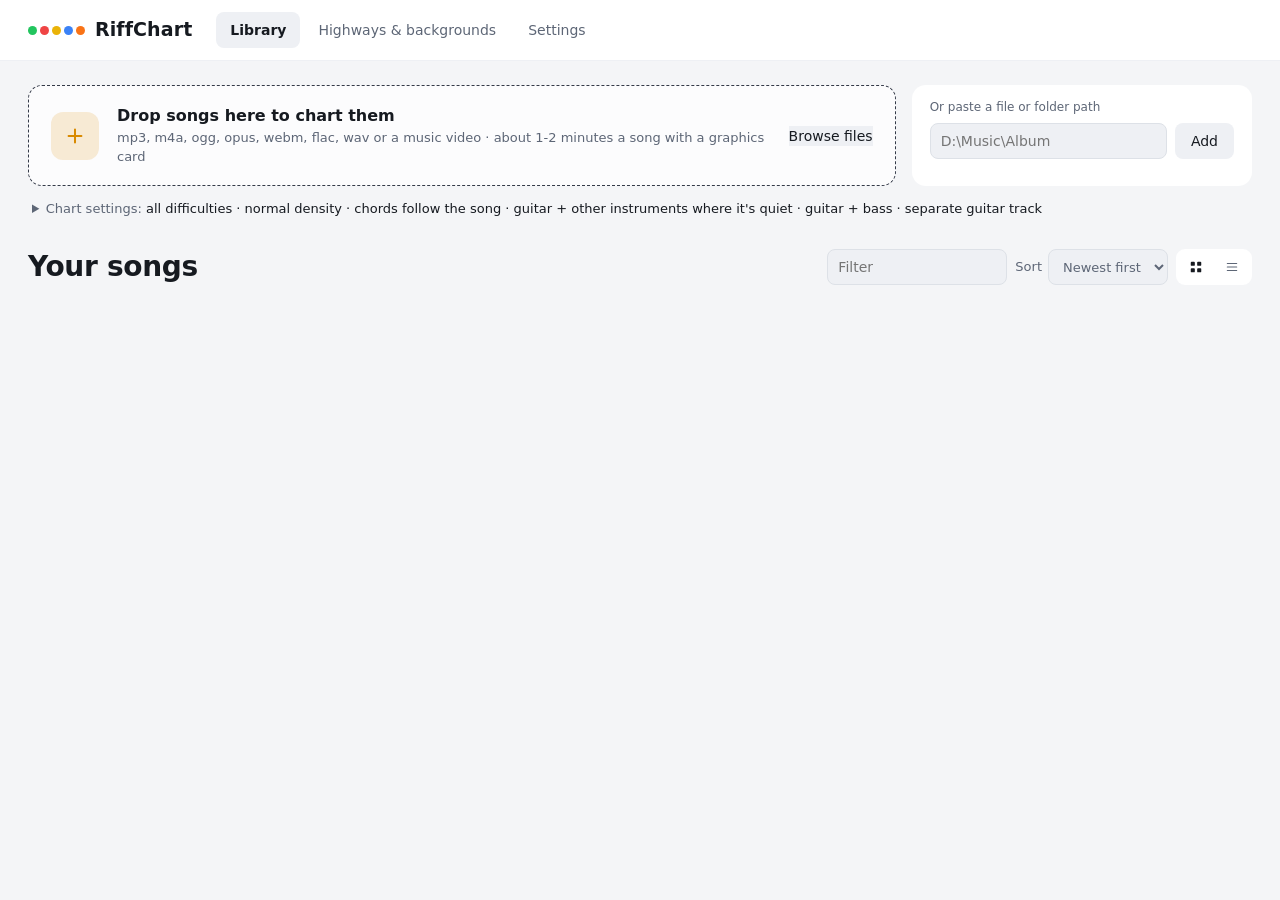
==== commit 772bc64f: "UI refresh: cleaner look, cover grid library, one-row editor toolbar, regrouped song details, highwa" ====
--- a/src/riffchart/ui/static/index.html
+++ b/src/riffchart/ui/static/index.html
@@ -9,8 +9,8 @@
 </head>
 <body>
 <header class="top">
-  <div class="brand"><span class="dots"><i class="g"></i><i class="r"></i><i class="y"></i><i class="b"></i><i class="o"></i></span>RiffChart</div>
-  <nav class="topnav"><a href="highways.html" title="Design your own highways (still or animated) and animated backgrounds">Highways &amp; backgrounds</a><a href="setup.html" title="Songs folder, protected folders, Clone Hero options">Settings</a></nav>
+  <div class="brand"><a class="home" href="./" title="Your songs"><span class="dots" aria-hidden="true"><i class="g"></i><i class="r"></i><i class="y"></i><i class="b"></i><i class="o"></i></span>RiffChart</a></div>
+  <nav class="topnav" aria-label="Main"><a href="./" aria-current="page" title="Your songs: add, chart, edit and export">Library</a><a href="highways.html" title="Design your own highways (still or animated) and animated backgrounds">Highways &amp; backgrounds</a><a href="setup.html" title="Songs folder, protected folders, Clone Hero options">Settings</a></nav>
   <div class="topright"><div class="status" id="status"></div>
     <a id="tiplink" class="tiplink" hidden target="_blank" rel="noopener" title="RiffChart is free and made by one person: tips keep it going">&#9829; Tip the dev</a></div>
 </header>
@@ -20,13 +20,15 @@
   <section class="card add">
     <div class="addrow">
       <div id="drop" class="drop" tabindex="0">
-        <div class="drop-big">＋ Add songs: drop audio files or folders here</div>
-        <div class="drop-small">mp3, m4a, ogg, opus, webm, flac, wav or mp4 &middot; <label class="link">browse files<input id="pick" type="file" multiple accept=".mp3,.m4a,.aac,.ogg,.opus,.webm,.flac,.wav,.mp4,.mkv,.mka,.wma" hidden></label>
-          &middot; each song takes about 1-2 minutes with a graphics card</div>
+        <span class="drop-icon" aria-hidden="true"><svg width="22" height="22" viewBox="0 0 24 24"><path d="M12 5v14M5 12h14" stroke="currentColor" stroke-width="2.2" stroke-linecap="round" fill="none"/></svg></span>
+        <div class="drop-text"><div class="drop-big">Drop songs here to chart them</div>
+          <div class="drop-small">mp3, m4a, ogg, opus, webm, flac, wav or a music video &middot; about 1-2 minutes a song with a graphics card</div></div>
+        <label class="btn ghost browse">Browse files<input id="pick" type="file" multiple accept=".mp3,.m4a,.aac,.ogg,.opus,.webm,.flac,.wav,.mp4,.mkv,.mka,.wma" hidden></label>
       </div>
       <form id="pathform" class="pathrow">
-        <input id="pathin" type="text" placeholder="…or paste a file or folder path, e.g. D:\Music\Album" autocomplete="off">
-        <button type="submit">Add</button>
+        <label class="pathlabel" for="pathin">Or paste a file or folder path</label>
+        <div class="pathline"><input id="pathin" type="text" placeholder="D:\Music\Album" autocomplete="off">
+        <button type="submit" class="ghost">Add</button></div>
       </form>
     </div>
     <details class="settings" id="settings">
@@ -85,12 +87,18 @@
         <a id="feedback" class="btn ghost small" href="/api/reports/export" hidden title="Every spot you reported in the editor (F), in one small file to send to the developer: song names, times, your notes and the notes around each spot. No audio.">Feedback file</a>
         <button id="upall" class="ghost small" hidden title="Without re-charting: own tracks for bass, drums, vocals and keys (Clone Hero and YARG fade the parts you miss), lyrics, and backgrounds at your sharpness setting. Notes and edits stay as they are.">Bring up to date</button>
         <button id="tidy" class="ghost small" hidden title="Fix names left by downloads and converter sites">Tidy names…</button>
-        <input id="filter" type="search" placeholder="Filter" autocomplete="off">
+        <input id="filter" type="search" placeholder="Filter" autocomplete="off" aria-label="Filter songs">
+        <label class="sortlbl">Sort <select id="sort"><option value="new">Newest first</option><option value="title">Title</option><option value="artist">Artist</option></select></label>
+        <div class="seg" role="group" aria-label="View">
+          <button type="button" class="seg-b" data-view="grid" aria-pressed="true" aria-label="Covers" title="Covers"><svg width="14" height="14" viewBox="0 0 24 24" aria-hidden="true"><rect x="3" y="3" width="7" height="7" rx="1.5" fill="currentColor"/><rect x="14" y="3" width="7" height="7" rx="1.5" fill="currentColor"/><rect x="3" y="14" width="7" height="7" rx="1.5" fill="currentColor"/><rect x="14" y="14" width="7" height="7" rx="1.5" fill="currentColor"/></svg></button>
+          <button type="button" class="seg-b" data-view="list" aria-pressed="false" aria-label="List" title="List"><svg width="14" height="14" viewBox="0 0 24 24" aria-hidden="true"><path d="M4 6h16M4 12h16M4 18h16" stroke="currentColor" stroke-width="2" stroke-linecap="round"/></svg></button>
+        </div>
       </div>
     </div>
     <div id="exportbar" class="exportbar"></div>
-    <div id="batchbar" class="batchbar" hidden></div>
-    <div class="tablewrap">
+    <div id="songsbox">
+    <div id="grid" class="songgrid"></div>
+    <div class="tablewrap" id="listwrap">
       <table class="songs">
         <thead><tr><th><label class="pick" title="Select all the songs shown"><input type="checkbox" id="pickall"></label>Song</th><th class="num" title="Notes per difficulty: Expert / Hard / Medium / Easy">Notes E / H / M / E</th><th class="num">Length</th><th class="num" title="Estimated guitar difficulty (0-6)">Diff</th><th>Charted</th><th></th></tr></thead>
         <tbody id="songs"></tbody>
@@ -109,6 +117,8 @@
           Found a spot it got wrong? Press <b>F</b> there in the editor; the <b>Feedback file</b> collects them for the developer.</p>
       </div>
     </div>
+    </div>
+    <div id="batchbar" class="batchbar" hidden></div>
   </section>
 </main>
 
--- a/src/riffchart/ui/static/style.css
+++ b/src/riffchart/ui/static/style.css
@@ -1,48 +1,58 @@
+/* design tokens (UI refresh 2026-11-27): one stage colour family, amber for the one main action of a view */
 :root {
-  --bg: #0f1115; --panel: #171a21; --panel2: #1e222b; --line: #2a2f3a; --text: #e7e9ee; --muted: #8b93a3;
+  --bg: #0d0f14; --panel: #151821; --panel2: #1c202b; --raised: #1c202b; --line: #272c38; --text: #eceef3; --muted: #9aa2b2;
   --accent: #f5a524; --accent-ink: #1a1203; --ok: #22c55e; --bad: #ef4444; --warn: #eab308; --info: #3b82f6;
+  --ok-text: #4ade80; --bad-text: #f87171; --warn-text: #facc15; --info-text: #7cb0ff;
   --g: #22c55e; --r: #ef4444; --y: #eab308; --b: #3b82f6; --o: #f97316;
-  --radius: 10px; color-scheme: dark;
+  --radius: 14px; --r-ctl: 8px; --r-chip: 6px; --head: #0f1218; --sel: #2a2f3c;
+  --font: Inter, "Segoe UI Variable Text", "Segoe UI", system-ui, -apple-system, Roboto, sans-serif;
+  --font-head: "Space Grotesk", "Segoe UI Variable Display", "Segoe UI", system-ui, sans-serif;
+  color-scheme: dark;
 }
 @media (prefers-color-scheme: light) {
   :root:not([data-theme="dark"]) {
-    --bg: #f4f5f7; --panel: #ffffff; --panel2: #f0f2f5; --line: #dde1e7; --text: #161a20; --muted: #5d6676;
-    --accent: #d98a00; --accent-ink: #fff; color-scheme: light;
+    --bg: #f4f5f7; --panel: #ffffff; --panel2: #eef0f4; --raised: #eef0f4; --line: #dde1e7; --text: #161a20; --muted: #5d6676;
+    --accent: #d98a00; --accent-ink: #fff; --head: #ffffff; --sel: #ffffff;
+    --ok-text: #15803d; --bad-text: #b91c1c; --warn-text: #a16207; --info-text: #1d4ed8; color-scheme: light;
   }
 }
 * { box-sizing: border-box; }
-html, body { margin: 0; background: var(--bg); color: var(--text);
-  font: 14px/1.45 system-ui, -apple-system, "Segoe UI", Roboto, sans-serif; }
+html, body { margin: 0; background: var(--bg); color: var(--text); font: 14px/1.45 var(--font); }
+h1, h2, .brand { font-family: var(--font-head); }
 button, input, select { font: inherit; color: inherit; }
-button { background: var(--accent); color: var(--accent-ink); border: 0; border-radius: 8px; padding: 7px 14px;
-  font-weight: 600; cursor: pointer; }
+/* buttons: plain = the main action (amber); .ghost = secondary (raised); .quiet = text only */
+button { background: var(--accent); color: var(--accent-ink); border: 0; border-radius: var(--r-ctl); padding: 8px 16px;
+  font-weight: 600; cursor: pointer; min-height: 36px; }
 button:hover { filter: brightness(1.08); }
 button:disabled { opacity: .45; cursor: default; filter: none; }
-a.btn { background: var(--accent); color: var(--accent-ink); border-radius: 8px; padding: 7px 14px; font-weight: 600; text-decoration: none; display: inline-block; }
-a.btn.small { padding: 4px 10px; font-size: 13px; }
+a.btn { background: var(--accent); color: var(--accent-ink); border-radius: var(--r-ctl); padding: 8px 16px; font-weight: 600; text-decoration: none; display: inline-block; }
+a.btn.small { padding: 5px 12px; font-size: 13px; }
 a.btn:hover { filter: brightness(1.08); }
-button.ghost { background: transparent; color: var(--text); border: 1px solid var(--line); font-weight: 500; }
-button.ghost:hover { background: var(--panel2); }
-button.small { padding: 4px 10px; font-size: 13px; }
-input[type=text], input[type=search], select { background: var(--panel2); border: 1px solid var(--line);
-  border-radius: 8px; padding: 7px 10px; }
-input:focus-visible, select:focus-visible, button:focus-visible, .drop:focus-visible { outline: 2px solid var(--accent); outline-offset: 1px; }
-
-.top { display: flex; align-items: center; justify-content: space-between; gap: 16px; padding: 12px 24px;
-  border-bottom: 1px solid var(--line); background: var(--panel); position: sticky; top: 0; z-index: 5; }
-.brand { font-weight: 700; font-size: 18px; display: flex; align-items: center; gap: 10px; letter-spacing: .2px; }
+button.ghost { background: var(--raised); color: var(--text); border: 0; font-weight: 500; }
+button.ghost:hover { background: var(--sel); filter: none; }
+button.quiet { background: transparent; color: var(--muted); font-weight: 500; }
+button.quiet:hover { background: var(--raised); color: var(--text); filter: none; }
+button.small { padding: 5px 12px; font-size: 13px; min-height: 30px; }
+input[type=text], input[type=search], input[type=number], select { background: var(--raised); border: 1px solid var(--line);
+  border-radius: var(--r-ctl); padding: 7px 10px; min-height: 36px; }
+input:focus-visible, select:focus-visible, button:focus-visible, a:focus-visible, .drop:focus-visible { outline: 2px solid var(--accent); outline-offset: 2px; }
+
+.top { display: flex; flex-wrap: wrap; align-items: center; justify-content: space-between; gap: 10px 24px; padding: 12px 28px;
+  border-bottom: 1px solid var(--raised); background: var(--head); position: sticky; top: 0; z-index: 5; }
+.brand { font-weight: 700; font-size: 19px; display: flex; align-items: center; gap: 10px; letter-spacing: .1px; }
+.brand a.home { color: inherit; text-decoration: none; display: flex; align-items: center; gap: 10px; }
 .dots { display: inline-flex; gap: 3px; }
 .dots i { width: 9px; height: 9px; border-radius: 50%; display: block; }
 .dots .g { background: var(--g); } .dots .r { background: var(--r); } .dots .y { background: var(--y); }
 .dots .b { background: var(--b); } .dots .o { background: var(--o); }
-.status { color: var(--muted); font-size: 13px; display: flex; gap: 14px; flex-wrap: wrap; justify-content: flex-end; }
+.status { color: var(--muted); font-size: 12px; display: flex; gap: 14px; flex-wrap: wrap; justify-content: flex-end; }
 .pill { display: inline-flex; align-items: center; gap: 6px; }
 .pill::before { content: ""; width: 7px; height: 7px; border-radius: 50%; background: var(--muted); }
 .pill.ok::before { background: var(--ok); } .pill.busy::before { background: var(--warn); } .pill.bad::before { background: var(--bad); }
 
-main { max-width: 1180px; margin: 0 auto; padding: 20px 24px 60px; display: grid; gap: 18px; }
-.card { background: var(--panel); border: 1px solid var(--line); border-radius: var(--radius); padding: 18px 20px; }
-.card h2 { margin: 0 0 12px; font-size: 16px; }
+main { max-width: 1320px; margin: 0 auto; padding: 24px 28px 80px; display: grid; gap: 24px; }
+.card { background: var(--panel); border: 0; border-radius: var(--radius); padding: 18px 20px; }
+.card h2 { margin: 0 0 12px; font-size: 16px; font-weight: 600; }
 .cardhead { display: flex; align-items: center; justify-content: space-between; gap: 12px; margin-bottom: 10px; }
 .cardhead h2 { margin: 0; }
 .muted { color: var(--muted); font-weight: 400; }
@@ -76,11 +86,11 @@
 .bar > i { display: block; height: 100%; width: 0; background: var(--accent); transition: width .4s; }
 .job.done .bar > i { background: var(--ok); } .job.failed .bar > i { background: var(--bad); }
 .job.failed .msg { color: var(--bad); }
-.tag { font-size: 11px; font-weight: 600; padding: 1px 7px; border-radius: 99px; background: var(--line); color: var(--muted);
-  margin-left: 8px; text-transform: uppercase; letter-spacing: .4px; vertical-align: 1px; }
-.tag.running { background: color-mix(in srgb, var(--accent) 22%, transparent); color: var(--accent); }
-.tag.done { background: color-mix(in srgb, var(--ok) 20%, transparent); color: var(--ok); }
-.tag.failed { background: color-mix(in srgb, var(--bad) 20%, transparent); color: var(--bad); }
+.tag { font-size: 11px; font-weight: 600; padding: 2px 9px; border-radius: 99px; background: var(--line); color: var(--muted);
+  margin-left: 8px; vertical-align: 1px; }
+.tag.running { background: color-mix(in srgb, var(--info) 16%, transparent); color: var(--info-text); }
+.tag.done { background: color-mix(in srgb, var(--ok) 14%, transparent); color: var(--ok-text); }
+.tag.failed { background: color-mix(in srgb, var(--bad) 14%, transparent); color: var(--bad-text); }
 
 .exportbar { color: var(--muted); font-size: 13px; margin-bottom: 10px; display: flex; gap: 10px; align-items: center; flex-wrap: wrap; }
 .exportbar code { color: var(--text); background: var(--panel2); padding: 2px 6px; border-radius: 5px; }
@@ -198,9 +208,10 @@
   display: grid; place-items: center; overflow: hidden; color: var(--muted); font-size: 9px; text-align: center; line-height: 1.2; }
 .details .dt-hwprev img { width: 100%; height: 100%; object-fit: cover; }
 @media (max-width: 560px) { .details .dt-visual { grid-template-columns: 1fr; } }
-.topnav { margin-right: auto; margin-left: 18px; }
-.topnav a { color: var(--muted); text-decoration: none; font-weight: 600; padding: 4px 10px; border-radius: 6px; }
-.topnav a:hover { color: var(--text); background: var(--panel2); }
+.topnav { margin-right: auto; display: flex; gap: 4px; flex-wrap: wrap; }
+.topnav a { color: var(--muted); text-decoration: none; font-weight: 500; padding: 8px 14px; border-radius: var(--r-ctl); }
+.topnav a:hover { color: var(--text); background: var(--raised); }
+.topnav a[aria-current="page"] { color: var(--text); background: var(--raised); font-weight: 600; }
 .details .dt-hwdesign { font-size: 12px; }
 .details .dt-video.warn { color: var(--warn); }
 .tiplink { color: var(--accent); text-decoration: none; font-weight: 600; font-size: 13px; padding: 4px 10px;
@@ -229,3 +240,109 @@
 .welcome li { margin-bottom: 8px; }
 /* the hidden attribute always wins over a display set above (buttons, banners, flex rows) */
 [hidden] { display: none !important; }
+
+/* ---- library refresh (2026-11-27) */
+.add { padding: 0; background: transparent; }
+.addrow { display: flex; flex-wrap: wrap; gap: 16px; align-items: stretch; }
+.drop { flex: 999 1 520px; min-width: 0; display: flex; align-items: center; gap: 18px; padding: 18px 22px; text-align: left;
+  border: 1.5px dashed #343a48; border-radius: var(--radius); background: color-mix(in srgb, var(--panel) 70%, var(--bg)); }
+.drop-icon { width: 48px; height: 48px; flex: none; border-radius: 12px; display: inline-flex; align-items: center; justify-content: center;
+  background: color-mix(in srgb, var(--accent) 16%, transparent); color: var(--accent); }
+.drop-text { min-width: 0; }
+.drop-big { font-size: 16px; font-weight: 600; }
+.drop-small { margin-top: 2px; font-size: 13px; }
+.drop .browse { margin-left: auto; flex: none; background: var(--raised); color: var(--text); font-weight: 500; cursor: pointer; }
+.pathrow { flex: 1 1 340px; min-width: 0; display: flex; flex-direction: column; gap: 6px; margin: 0; padding: 14px 18px;
+  border-radius: var(--radius); background: var(--panel); }
+.pathlabel { font-size: 12px; color: var(--muted); }
+.pathline { display: flex; gap: 8px; }
+.pathline input { flex: 1; min-width: 0; }
+.add .settings { margin-top: 10px; padding: 0 4px; }
+.add .settings[open] { padding: 14px 18px; border-radius: var(--radius); background: var(--panel); }
+fieldset { border-color: var(--line); }
+#queuecard { padding: 14px 20px; }
+#queuecard .cardhead { margin-bottom: 8px; }
+#queuecard h2 { font-size: 15px; }
+.job { padding: 10px 12px; background: var(--raised); border-radius: 10px; }
+.bar { height: 4px; border-radius: 2px; }
+.bar > i { background: var(--info); }
+.cardhead h2 { font-size: 15px; }
+#songsbox, section.card:has(#songsbox) { min-width: 0; }
+section.card:has(#songsbox) { background: transparent; padding: 0; }
+section.card:has(#songsbox) > .cardhead h2 { font-size: 28px; font-weight: 700; letter-spacing: -.3px; }
+section.card:has(#songsbox) > .cardhead h2 .muted { font-size: 15px; font-family: var(--font); }
+.headtools { flex-wrap: wrap; justify-content: flex-end; }
+.headtools #filter { width: 180px; }
+.sortlbl { display: inline-flex; align-items: center; gap: 6px; font-size: 13px; color: var(--muted); }
+.seg { display: inline-flex; padding: 3px; gap: 2px; background: var(--panel); border-radius: 9px; }
+.seg-b { min-height: 30px; width: 34px; padding: 0; display: inline-flex; align-items: center; justify-content: center;
+  background: transparent; color: var(--muted); border-radius: 6px; }
+.seg-b[aria-pressed="true"] { background: var(--sel); color: var(--text); }
+.seg-b:hover { filter: none; color: var(--text); }
+.view-grid .tablewrap table.songs, .view-list #grid { display: none; }
+.view-list .tablewrap { background: var(--panel); border-radius: var(--radius); padding: 6px 14px; }
+.songgrid { display: grid; grid-template-columns: repeat(auto-fill, minmax(196px, 1fr)); gap: 18px; }
+.scard { position: relative; display: flex; flex-direction: column; gap: 10px; padding: 10px 10px 12px; border-radius: var(--radius);
+  background: var(--panel); min-width: 0; }
+.scard.picked { outline: 2px solid var(--accent); }
+.scover { display: block; aspect-ratio: 1 / 1; border-radius: 10px; overflow: hidden; background: var(--raised); }
+.scover img { width: 100%; height: 100%; object-fit: cover; display: block; transition: transform .2s; }
+.scover:hover img { transform: scale(1.03); }
+.scover .noart { width: 100%; height: 100%; display: grid; place-items: center; font: 700 48px var(--font-head); color: var(--muted); }
+.scard .pick { position: absolute; top: 18px; left: 18px; margin: 0; width: 30px; height: 30px; border-radius: 7px;
+  background: rgba(13,15,20,.72); justify-content: center; }
+.scard .pick input { width: 16px; height: 16px; }
+.sdiff { position: absolute; top: 18px; right: 18px; font-size: 11px; font-weight: 600; padding: 3px 8px; border-radius: 99px;
+  background: rgba(13,15,20,.78); color: #eceef3; }
+.sinfo { display: flex; flex-direction: column; gap: 1px; padding: 0 2px; min-width: 0; }
+.sinfo .st { color: var(--text); font-weight: 600; text-decoration: none; white-space: nowrap; overflow: hidden; text-overflow: ellipsis; }
+.sinfo .st:hover { color: var(--accent); }
+.sinfo .sa { color: var(--muted); font-size: 13px; white-space: nowrap; overflow: hidden; text-overflow: ellipsis; }
+.sinfo .sm { color: var(--muted); font-size: 12px; font-variant-numeric: tabular-nums; }
+.sinfo .badge, .sinfo .tag { margin: 4px 0 0; align-self: flex-start; }
+.sacts { display: flex; gap: 6px; align-items: center; padding: 0 2px; margin-top: auto; }
+.sacts .btn { flex: 1; text-align: center; }
+.sacts button.icon { width: 34px; padding: 0; display: inline-flex; align-items: center; justify-content: center; }
+.batchbar { position: sticky; top: auto; bottom: 16px; z-index: 6; max-width: 880px; margin: 18px auto 0; padding: 10px 12px 10px 18px;
+  background: #232836; border: 0; border-radius: 12px; box-shadow: 0 12px 40px rgba(0,0,0,.5); }
+@media (prefers-color-scheme: light) { :root:not([data-theme="dark"]) .batchbar { background: #ffffff; } }
+a.btn.ghost, label.btn.ghost { background: var(--raised); color: var(--text); font-weight: 500; }
+a.btn.ghost:hover, label.btn.ghost:hover { background: var(--sel); filter: none; }
+
+/* ---- dialogs and song details refresh (2026-11-27) */
+.dialog { border: 0; border-radius: 16px; box-shadow: 0 30px 80px rgba(0,0,0,.6); padding: 20px 24px; }
+.dialog::backdrop { background: rgba(7,8,11,.72); }
+.dialog h3 { font: 600 20px var(--font-head); }
+.details { width: min(980px, calc(100vw - 32px)); padding: 0; max-height: calc(100vh - 48px); display: none; flex-direction: column; overflow: hidden; }
+.details[open] { display: flex; }
+.details .dt-head { display: flex; align-items: center; gap: 12px; padding: 16px 20px 14px 24px; border-bottom: 1px solid var(--raised); }
+.details .dt-head h3 { margin: 0; }
+.details .dt-head .muted { font-size: 12px; }
+.details .dt-x { margin-left: auto; width: 36px; padding: 0; display: inline-flex; align-items: center; justify-content: center; }
+.details .dt-scroll { overflow: auto; padding: 20px 24px 8px; }
+.details .dt-body { grid-template-columns: 240px 1fr; gap: 24px; margin-top: 0; }
+.details .dt-cover { width: 240px; height: 240px; border-radius: 12px; border: 1px dashed var(--line); }
+.details .dt-artbtns { display: flex; flex-wrap: wrap; gap: 6px; align-items: center; margin-top: 10px; }
+.details .dt-artbtns .btn, .details .dt-artbtns .dt-find { flex: 1; margin: 0; width: auto; text-align: center; cursor: pointer; }
+.details .dt-fields { gap: 14px; }
+.details .dt-fields input, .details .dt-fields select { min-height: 40px; }
+.details .dt-sec { margin: 22px 0 10px; font-size: 15px; font-weight: 600; }
+.details .dt-visual { display: grid; grid-template-columns: repeat(3, minmax(0, 1fr)); gap: 12px; margin-top: 0; align-items: stretch; }
+.details .dt-tile { display: flex; flex-direction: column; gap: 10px; padding: 12px; border-radius: 12px; background: var(--raised); font-size: 13px; min-width: 0; }
+.details .dt-tile label { display: flex; flex-direction: column; gap: 6px; color: var(--text); font-weight: 600; }
+.details .dt-tile select { width: 100%; background: var(--sel); font-weight: 400; }
+.details .dt-bgprev { width: 100%; border: 0; border-radius: 8px; }
+.details .dt-hwtile { flex-direction: row; align-items: flex-start; }
+.details .dt-hwprev { width: 56px; flex: none; border: 0; border-radius: 6px; }
+.details .dt-hwside { display: flex; flex-direction: column; gap: 8px; min-width: 0; flex: 1; }
+.details .dt-anim { flex-direction: column; align-items: stretch; }
+.details .dt-anim label { width: 100%; }
+.details .dt-parts { display: flex; flex-direction: column; gap: 1px; border-radius: 12px; overflow: hidden; }
+.details .dt-parts > div { padding: 11px 14px; background: var(--raised); font-size: 13px; }
+.details .dt-parts > div:empty { display: none; }
+.details .dt-state { margin: 10px 0 6px; }
+.details .dt-foot { margin: 0; padding: 14px 24px; border-top: 1px solid var(--raised); background: color-mix(in srgb, var(--panel) 70%, var(--bg)); flex-wrap: wrap; }
+.details .dt-gap { flex: 1; }
+@media (max-width: 760px) { .details .dt-body, .details .dt-visual { grid-template-columns: 1fr; } .details .dt-cover { width: 100%; height: auto; aspect-ratio: 1; } }
+.details .dt-artbtns .btn, .details .dt-artbtns .dt-find { white-space: nowrap; padding: 5px 8px; }
+.details .dt-artbtns .linkbtn { width: 100%; text-align: center; font-size: 12px; }
